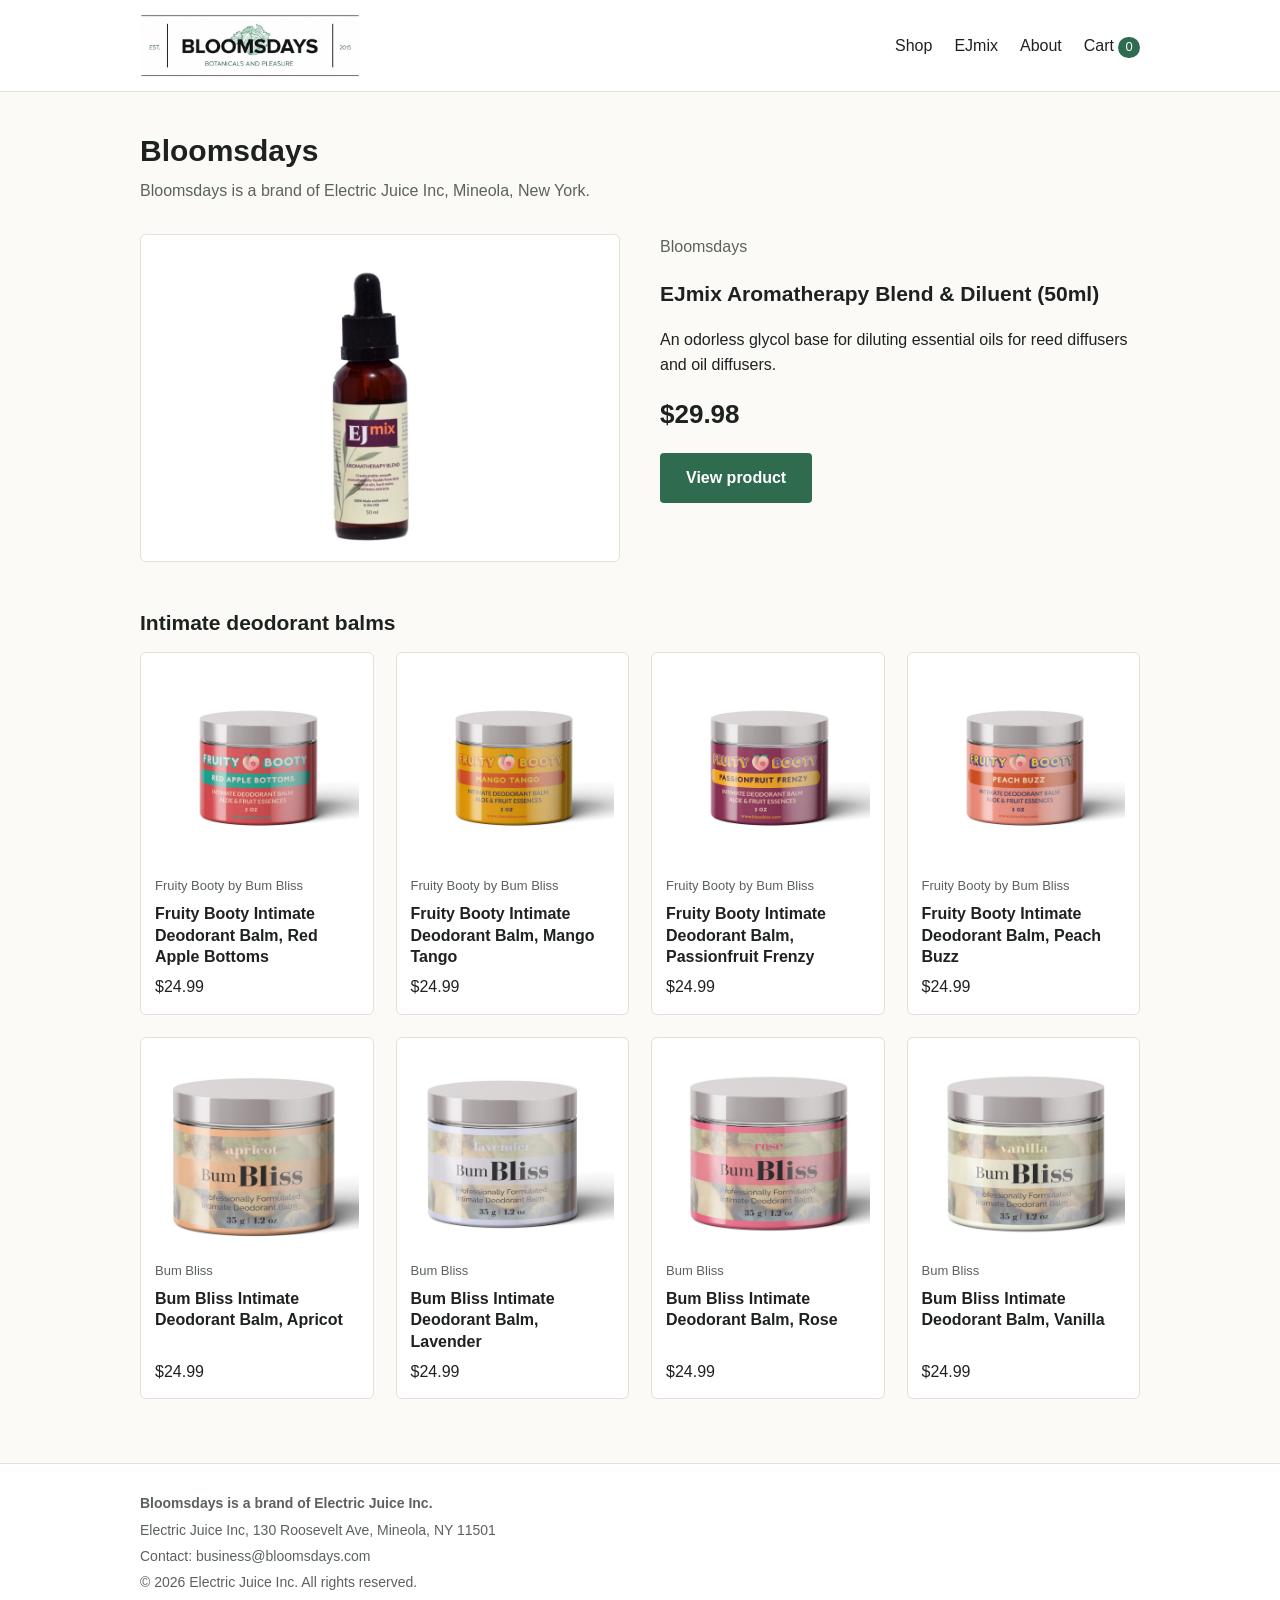
==== index.html @ 743840d2 "Bloomsdays site: EJmix and deodorant balms, checkout under maintenance Co-Authored-By: Claude Opus 5" ====
<!doctype html>
<html lang="en">
<head>
<meta charset="utf-8">
<meta name="viewport" content="width=device-width, initial-scale=1">
<title>Bloomsdays | Shop</title>
<meta name="description" content="Bloomsdays, a brand of Electric Juice Inc. Shop EJmix Aromatherapy Blend and intimate deodorant balms.">
<link rel="stylesheet" href="assets/site.css">
<script src="assets/cart.js"></script>
</head>
<body>
<header class="site"><div class="wrap">
  <a class="logo" href="index.html"><img src="assets/bloomsdays-logo.jpg" alt="Bloomsdays, est. 2015"></a>
  <nav class="main">
    <a href="index.html">Shop</a>
    <a href="ejmix.html">EJmix</a>
    <a href="about.html">About</a>
    <a class="cart-link" href="cart.html">Cart<span id="cart-count">0</span></a>
  </nav>
</div></header>
<main><div class="wrap">

<div class="intro">
  <h1>Bloomsdays</h1>
  <p class="brand-line">Bloomsdays is a brand of Electric Juice Inc, Mineola, New York.</p>
</div>

<section class="featured product">
  <a class="photo" href="ejmix.html"><img src="assets/ejmix-50ml.jpg" alt="EJmix Aromatherapy Blend & Diluent, 50ml bottle"></a>
  <div>
    <p class="brand-line">Bloomsdays</p>
    <h2 style="margin-top:0"><a href="ejmix.html" style="color:inherit;text-decoration:none">EJmix Aromatherapy Blend &amp; Diluent (50ml)</a></h2>
    <p>An odorless glycol base for diluting essential oils for reed diffusers and oil diffusers.</p>
    <p class="price">$29.98</p>
    <a class="btn" href="ejmix.html">View product</a>
  </div>
</section>

<h2>Intimate deodorant balms</h2>
<div class="grid" id="balms"></div>
<script>
document.getElementById("balms").innerHTML = CATALOG.filter(function (p) { return p.id !== "ejmix-50ml"; }).map(function (p) {
  return '<a class="tile" href="' + productUrl(p) + '"><img src="' + p.image + '" alt="' + esc(p.name) + '">' +
    '<span class="b">' + esc(p.brand) + '</span><span class="n">' + esc(p.name) + '</span>' +
    '<span class="p">' + money(p.price) + '</span></a>';
}).join("");
</script>

</div></main>
<footer class="site"><div class="wrap">
  <p><b>Bloomsdays is a brand of Electric Juice Inc.</b></p>
  <p>Electric Juice Inc, 130 Roosevelt Ave, Mineola, NY 11501</p>
  <p>Contact: business@bloomsdays.com</p>
  <p>&copy; 2026 Electric Juice Inc. All rights reserved.</p>
</div></footer>
</body>
</html>
---- assets/site.css ----
:root {
  --ink: #1d211f;
  --muted: #5b625e;
  --line: #e3e0d6;
  --bg: #fbfaf6;
  --card: #ffffff;
  --green: #2f6b4f;
  --plum: #5a2343;
}
* { box-sizing: border-box; }
body {
  margin: 0;
  background: var(--bg);
  color: var(--ink);
  font: 16px/1.6 -apple-system, BlinkMacSystemFont, "Segoe UI", Helvetica, Arial, sans-serif;
}
a { color: var(--green); }
img { max-width: 100%; height: auto; display: block; }
.wrap { max-width: 1040px; margin: 0 auto; padding: 0 20px; }

header.site { background: #fff; border-bottom: 1px solid var(--line); }
header.site .wrap { display: flex; align-items: center; justify-content: space-between; gap: 16px; padding-block: 14px; flex-wrap: wrap; }
header.site .logo img { width: 220px; }
nav.main { display: flex; gap: 22px; align-items: center; }
nav.main a { color: var(--ink); text-decoration: none; font-weight: 500; }
nav.main a:hover { color: var(--green); }
.cart-link span { display: inline-block; min-width: 22px; padding: 0 6px; margin-left: 4px; border-radius: 11px; background: var(--green); color: #fff; font-size: 13px; text-align: center; }

main { padding-block: 40px 64px; }
h1 { font-size: 30px; line-height: 1.25; margin: 0 0 8px; }
h2 { font-size: 21px; margin: 40px 0 12px; }
.brand-line { color: var(--muted); margin: 0 0 18px; }

.product { display: grid; grid-template-columns: 1fr 1fr; gap: 40px; align-items: start; }
.product .photo { background: #fff; border: 1px solid var(--line); border-radius: 6px; padding: 12px; }
.price { font-size: 26px; font-weight: 600; margin: 6px 0 18px; }
.buy { display: flex; gap: 12px; align-items: center; flex-wrap: wrap; margin-bottom: 10px; }
.buy label { color: var(--muted); font-size: 14px; }
.buy input { width: 64px; padding: 9px; font-size: 16px; border: 1px solid #c9c5b8; border-radius: 4px; }
.btn { display: inline-block; background: var(--green); color: #fff; border: 0; border-radius: 4px; padding: 12px 26px; font-size: 16px; font-weight: 600; cursor: pointer; text-decoration: none; }
.btn:hover { background: #24553e; }
.btn.secondary { background: #fff; color: var(--green); border: 1px solid var(--green); }
.added { color: var(--green); font-weight: 500; min-height: 1.6em; }

ul.bullets { padding-left: 20px; margin: 0; }
ul.bullets li { margin-bottom: 12px; }
ul.bullets b { color: var(--plum); }
.note { font-weight: 600; }

table.specs { border-collapse: collapse; width: 100%; max-width: 560px; background: #fff; }
table.specs th, table.specs td { text-align: left; padding: 9px 12px; border: 1px solid var(--line); vertical-align: top; }
table.specs th { width: 42%; font-weight: 500; color: var(--muted); background: #f6f4ee; }

.panel { background: #fff; border: 1px solid var(--line); border-radius: 6px; padding: 24px; }
.cart-row { display: grid; grid-template-columns: 90px 1fr auto; gap: 16px; align-items: center; padding-block: 12px; border-bottom: 1px solid var(--line); }
.cart-row img { width: 90px; }
.cart-total { display: flex; justify-content: space-between; font-size: 19px; font-weight: 600; padding-top: 16px; }
.actions { display: flex; gap: 12px; flex-wrap: wrap; margin-top: 22px; }
.link-btn { background: none; border: 0; color: var(--green); text-decoration: underline; cursor: pointer; font-size: 14px; padding: 0; }
.notice { border-left: 4px solid var(--plum); background: #fff; padding: 20px 24px; border-radius: 4px; }

footer.site { border-top: 1px solid var(--line); background: #fff; color: var(--muted); font-size: 14px; }
footer.site .wrap { padding-block: 24px; }
footer.site p { margin: 4px 0; }

@media (max-width: 760px) {
  .product { grid-template-columns: 1fr; gap: 24px; }
  h1 { font-size: 25px; }
  header.site .logo img { width: 170px; }
}

.grid { display: grid; grid-template-columns: repeat(auto-fill, minmax(220px, 1fr)); gap: 22px; }
.tile { background: #fff; border: 1px solid var(--line); border-radius: 6px; padding: 14px; text-decoration: none; color: var(--ink); display: flex; flex-direction: column; gap: 6px; }
.tile:hover { border-color: var(--green); }
.tile img { aspect-ratio: 1 / 1; object-fit: contain; width: 100%; }
.tile .b { color: var(--muted); font-size: 13px; }
.tile .n { font-weight: 600; line-height: 1.35; }
.tile .p { margin-top: auto; }
.intro { max-width: 720px; margin-bottom: 30px; }
.featured { margin-bottom: 44px; }
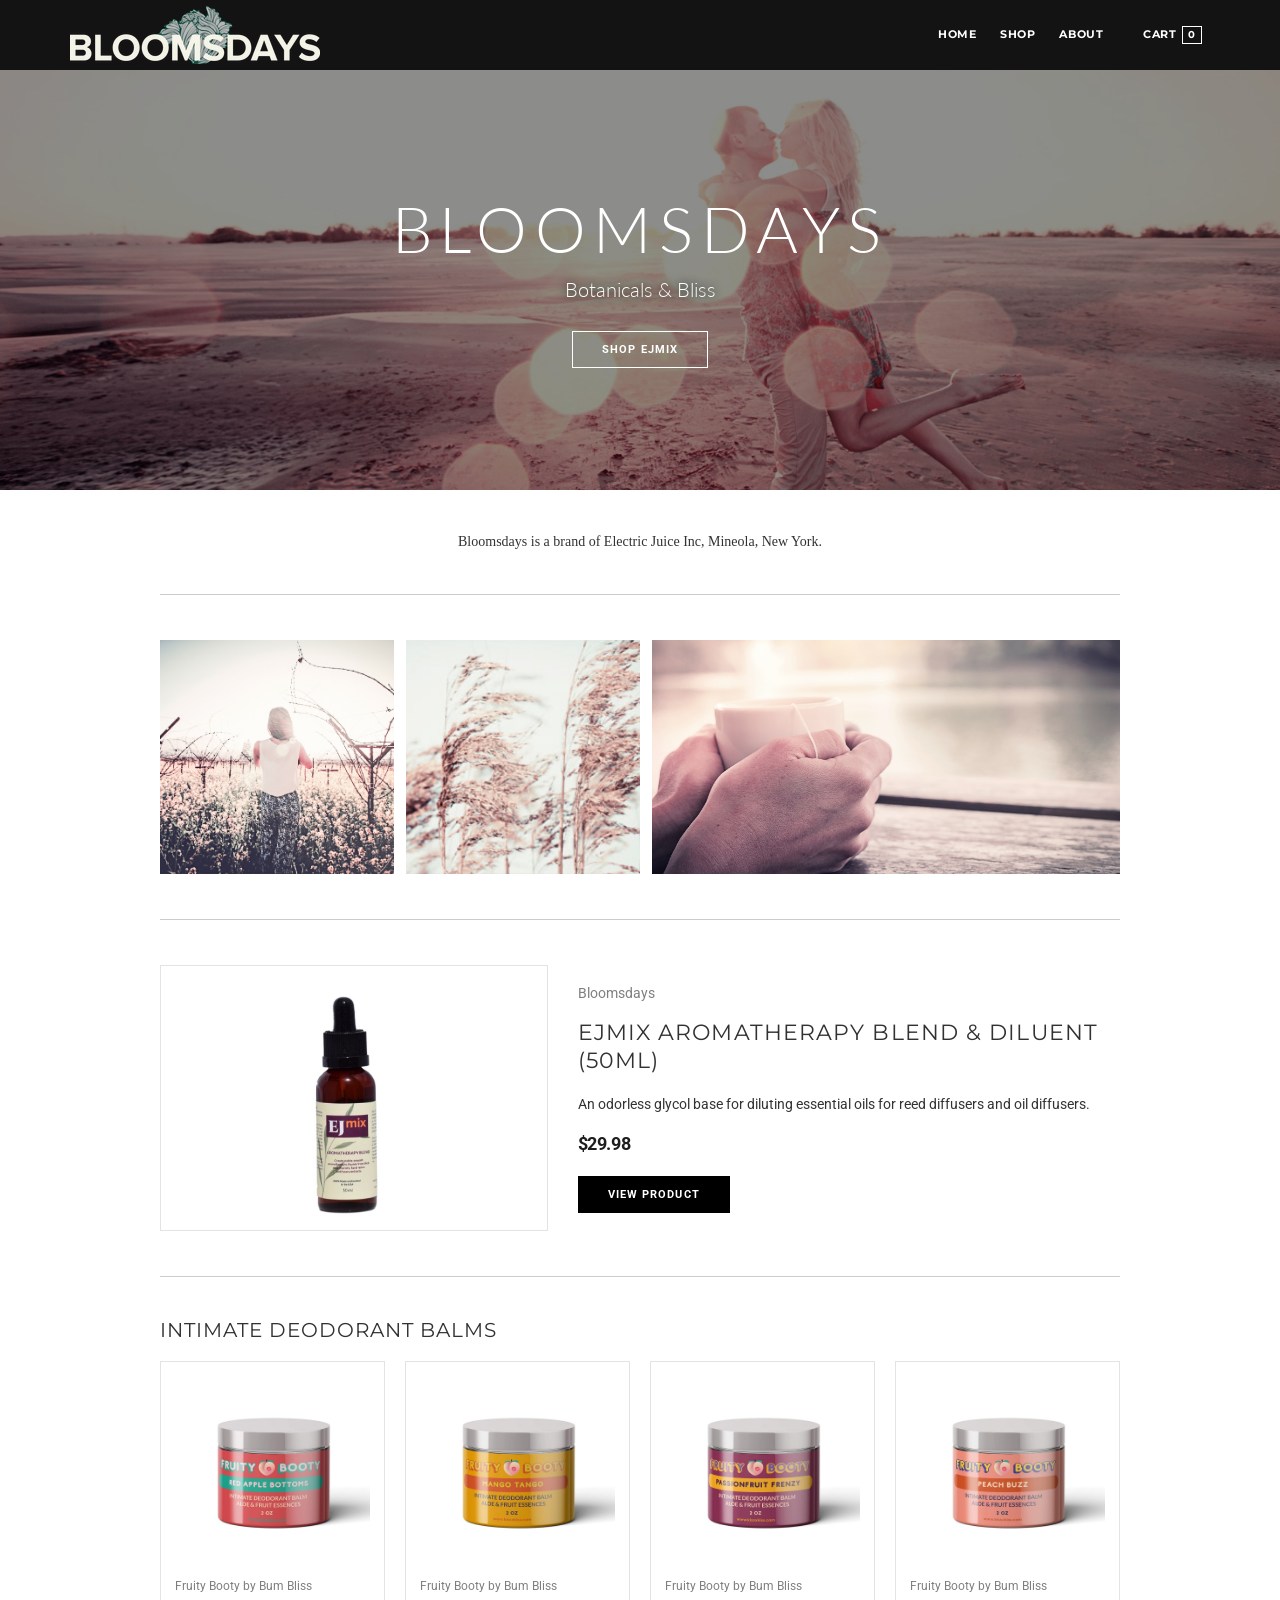
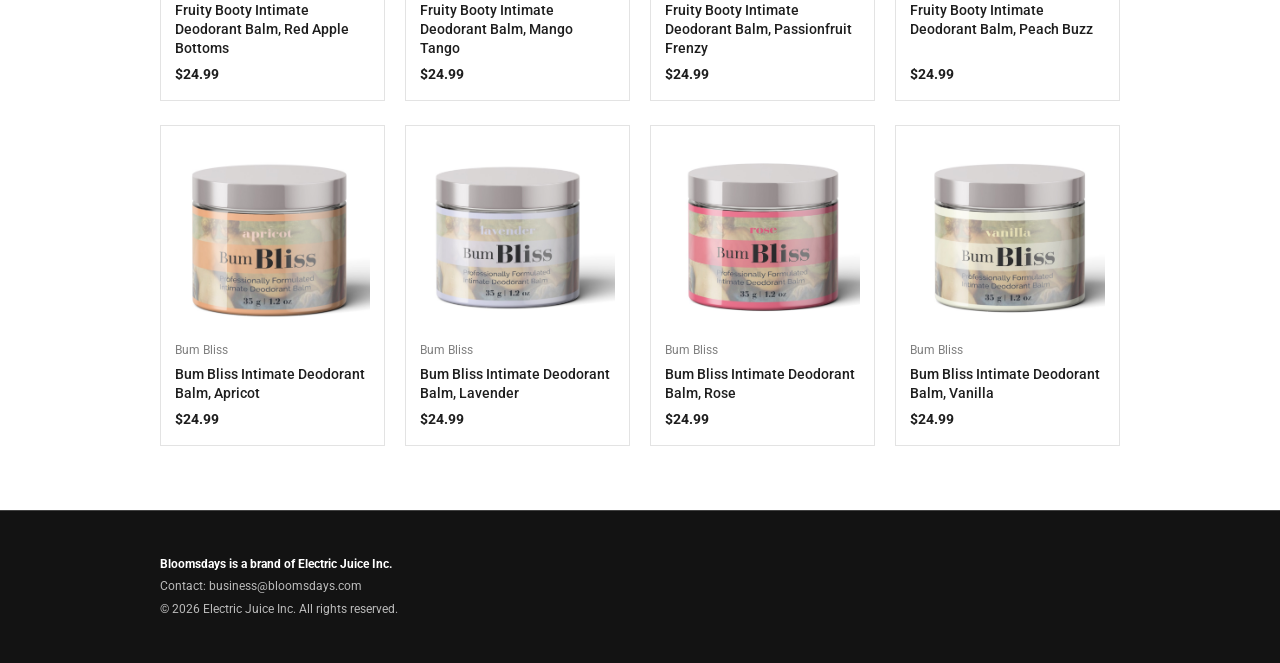
==== commit d58f5ac2: "Restyle to the old Bloomsdays store look with the new copy Old header, logo, fonts and photo grid; H" ====
--- a/index.html
+++ b/index.html
@@ -5,25 +5,37 @@
 <meta name="viewport" content="width=device-width, initial-scale=1">
 <title>Bloomsdays | Shop</title>
 <meta name="description" content="Bloomsdays, a brand of Electric Juice Inc. Shop EJmix Aromatherapy Blend and intimate deodorant balms.">
+<link rel="preconnect" href="https://fonts.googleapis.com">
+<link rel="preconnect" href="https://fonts.gstatic.com" crossorigin>
+<link rel="stylesheet" href="https://fonts.googleapis.com/css2?family=Lato:wght@300;400&family=Montserrat:wght@400;700&family=Roboto:wght@400;500;700&display=swap">
 <link rel="stylesheet" href="assets/site.css">
 <script src="assets/cart.js"></script>
 </head>
 <body>
 <header class="site"><div class="wrap">
-  <a class="logo" href="index.html"><img src="assets/bloomsdays-logo.jpg" alt="Bloomsdays, est. 2015"></a>
+  <a class="logo" href="index.html"><img src="assets/bloomsdays-logo-cream.png" width="250" height="58" alt="Bloomsdays, est. 2015"></a>
   <nav class="main">
-    <a href="index.html">Shop</a>
-    <a href="ejmix.html">EJmix</a>
+    <a href="index.html">Home</a>
+    <a href="ejmix.html">Shop</a>
     <a href="about.html">About</a>
     <a class="cart-link" href="cart.html">Cart<span id="cart-count">0</span></a>
   </nav>
 </div></header>
+<section class="hero"><div class="inner">
+  <h1>BLOOMSDAYS</h1>
+  <p>Botanicals &amp; Bliss</p>
+  <a class="btn light" href="ejmix.html">SHOP EJMIX</a>
+</div></section>
 <main><div class="wrap">
 
-<div class="intro">
-  <h1>Bloomsdays</h1>
-  <p class="brand-line">Bloomsdays is a brand of Electric Juice Inc, Mineola, New York.</p>
+<p class="intro-line">Bloomsdays is a brand of Electric Juice Inc, Mineola, New York.</p>
+<hr class="rule">
+<div class="photo-grid">
+  <img src="assets/old/grid-sunflare.jpg" alt="" loading="lazy">
+  <img src="assets/old/grid-pampas.jpg" alt="" loading="lazy">
+  <div class="big"><img src="assets/old/lifestyle-tea-hands.jpg" alt="" loading="lazy"></div>
 </div>
+<hr class="rule">
 
 <section class="featured product">
   <a class="photo" href="ejmix.html"><img src="assets/ejmix-50ml.jpg" alt="EJmix Aromatherapy Blend & Diluent, 50ml bottle"></a>
@@ -49,7 +61,6 @@
 </div></main>
 <footer class="site"><div class="wrap">
   <p><b>Bloomsdays is a brand of Electric Juice Inc.</b></p>
-  <p>Electric Juice Inc, 130 Roosevelt Ave, Mineola, NY 11501</p>
   <p>Contact: business@bloomsdays.com</p>
   <p>&copy; 2026 Electric Juice Inc. All rights reserved.</p>
 </div></footer>
--- a/assets/site.css
+++ b/assets/site.css
@@ -1,80 +1,239 @@
+/* Bloomsdays, restyled after the archived BigCommerce "ClassicNext" store. */
 :root {
-  --ink: #1d211f;
-  --muted: #5b625e;
-  --line: #e3e0d6;
-  --bg: #fbfaf6;
-  --card: #ffffff;
-  --green: #2f6b4f;
-  --plum: #5a2343;
+  --ink: #333333;
+  --title: #1e1e1e;
+  --muted: #7f7f7f;
+  --line: #cccccc;
+  --line-soft: #e3e3e3;
+  --bar: #131313;
+  --link-hover: #57698f;
+  --notice: #ffd46f;
 }
 * { box-sizing: border-box; }
+html { -webkit-text-size-adjust: 100%; }
 body {
   margin: 0;
-  background: var(--bg);
+  background: #fff;
   color: var(--ink);
-  font: 16px/1.6 -apple-system, BlinkMacSystemFont, "Segoe UI", Helvetica, Arial, sans-serif;
-}
-a { color: var(--green); }
+  font: 14px/1.55 Roboto, Helvetica, Arial, sans-serif;
+}
+a { color: #000; }
+a:hover { color: var(--link-hover); }
 img { max-width: 100%; height: auto; display: block; }
-.wrap { max-width: 1040px; margin: 0 auto; padding: 0 20px; }
-
-header.site { background: #fff; border-bottom: 1px solid var(--line); }
-header.site .wrap { display: flex; align-items: center; justify-content: space-between; gap: 16px; padding-block: 14px; flex-wrap: wrap; }
-header.site .logo img { width: 220px; }
-nav.main { display: flex; gap: 22px; align-items: center; }
-nav.main a { color: var(--ink); text-decoration: none; font-weight: 500; }
-nav.main a:hover { color: var(--green); }
-.cart-link span { display: inline-block; min-width: 22px; padding: 0 6px; margin-left: 4px; border-radius: 11px; background: var(--green); color: #fff; font-size: 13px; text-align: center; }
-
-main { padding-block: 40px 64px; }
-h1 { font-size: 30px; line-height: 1.25; margin: 0 0 8px; }
-h2 { font-size: 21px; margin: 40px 0 12px; }
-.brand-line { color: var(--muted); margin: 0 0 18px; }
-
-.product { display: grid; grid-template-columns: 1fr 1fr; gap: 40px; align-items: start; }
-.product .photo { background: #fff; border: 1px solid var(--line); border-radius: 6px; padding: 12px; }
-.price { font-size: 26px; font-weight: 600; margin: 6px 0 18px; }
+.wrap { max-width: 1000px; width: 100%; margin: 0 auto; padding: 0 20px; }
+h1, h2, h3, h4 { color: var(--title); font-family: Roboto, Helvetica, Arial, sans-serif; font-weight: 400; }
+h1 { font-size: 24px; line-height: 28px; margin: 0 0 12px; }
+h2 {
+  font: 400 20px/1.3 Montserrat, Roboto, Georgia, serif;
+  text-transform: uppercase; letter-spacing: 0.05em; color: #323232;
+  margin: 40px 0 18px;
+}
+.brand-line { color: var(--muted); margin: 0 0 14px; }
+
+/* ---------- header ---------- */
+header.site { background: var(--bar); }
+header.site .wrap {
+  max-width: 1180px;
+  display: flex; align-items: center; justify-content: space-between;
+  gap: 8px 24px; flex-wrap: wrap;
+  padding-block: 6px 6px; min-height: 70px;
+}
+header.site .logo img { width: 250px; height: auto; }
+nav.main { display: flex; flex-wrap: wrap; align-items: center; gap: 4px 8px; margin-left: auto; }
+nav.main a {
+  color: #fff; text-decoration: none;
+  font: 700 11px/19px Montserrat, Roboto, Georgia, serif;
+  text-transform: uppercase; letter-spacing: 0.05em; word-spacing: 0.05em;
+  padding: 2px 8px; border-bottom: 1px solid transparent;
+}
+nav.main a:hover { color: #fff; border-bottom-color: #fff; }
+nav.main a.cart-link { margin-left: 16px; }
+.cart-link span {
+  display: inline-block; min-width: 18px; margin-left: 6px; padding: 0 5px;
+  border: 1px solid #fff; color: #fff; font-size: 10px; line-height: 16px; text-align: center;
+}
+
+main { padding-block: 0 64px; }
+main > .wrap { padding-top: 40px; }
+
+/* ---------- hero (home) ---------- */
+.hero {
+  position: relative; color: #fff; text-align: center;
+  background: #222 url("old/hero-beach.jpg") center / cover no-repeat;
+  min-height: 420px; display: flex; align-items: center; justify-content: center;
+  padding: 56px 20px;
+}
+.hero::before { content: ""; position: absolute; inset: 0; background: rgba(0, 0, 0, 0.45); }
+.hero .inner { position: relative; max-width: 700px; }
+.hero h1 {
+  font: 300 clamp(34px, 7vw, 64px)/1.15 Lato, Roboto, sans-serif;
+  text-transform: uppercase; letter-spacing: 0.12em; color: #fff; margin: 0 0 10px;
+}
+.hero p {
+  font: 300 clamp(16px, 2.6vw, 20px)/1.4 Lato, Roboto, sans-serif;
+  text-shadow: 0 0 0.5em #000; margin: 0 0 28px; color: #fff;
+}
+.btn.light { background: transparent; color: #fff; border-color: #fff; }
+.btn.light:hover { background: #fff; color: #000; }
+
+.intro-line {
+  max-width: 760px; margin: 0 auto; padding: 0 0 40px; text-align: center;
+  font: 14px/24px Georgia, "Times New Roman", serif; color: #323232;
+}
+hr.rule { border: 0; border-top: 1px solid var(--line); margin: 0; }
+
+/* old-style photo grid: two small tiles plus one large */
+.photo-grid {
+  display: grid; grid-template-columns: 1fr 1fr 2fr; gap: 12px;
+  padding-block: 45px;
+}
+.photo-grid img { width: 100%; height: 100%; object-fit: cover; aspect-ratio: 1 / 1; }
+.photo-grid .big { grid-column: 3; aspect-ratio: auto; min-height: 100%; }
+.photo-grid .big img { aspect-ratio: 2 / 1; }
+
+/* ---------- buttons ---------- */
+.btn {
+  display: inline-block; background: #000; color: #fff; border: 1px solid transparent; border-radius: 0;
+  padding: 9px 29px; font: 700 11px/17px Roboto, Helvetica, sans-serif;
+  text-transform: uppercase; letter-spacing: 0.1em; text-decoration: none; cursor: pointer;
+  transition: all 0.5s ease;
+}
+.btn:hover { background: var(--link-hover); color: #fff; }
+.btn.secondary { background: #fff; color: #000; border-color: #000; padding: 10px 29px; }
+.btn.secondary:hover { background: #000; color: #fff; }
+.btn.light:hover { background: #fff; color: #000; }
+
+/* ---------- product price, buy ---------- */
+.price { font-size: 18px; font-weight: 700; letter-spacing: -0.02em; color: var(--title); margin: 6px 0 18px; }
 .buy { display: flex; gap: 12px; align-items: center; flex-wrap: wrap; margin-bottom: 10px; }
-.buy label { color: var(--muted); font-size: 14px; }
-.buy input { width: 64px; padding: 9px; font-size: 16px; border: 1px solid #c9c5b8; border-radius: 4px; }
-.btn { display: inline-block; background: var(--green); color: #fff; border: 0; border-radius: 4px; padding: 12px 26px; font-size: 16px; font-weight: 600; cursor: pointer; text-decoration: none; }
-.btn:hover { background: #24553e; }
-.btn.secondary { background: #fff; color: var(--green); border: 1px solid var(--green); }
-.added { color: var(--green); font-weight: 500; min-height: 1.6em; }
-
-ul.bullets { padding-left: 20px; margin: 0; }
+.buy label { font-weight: 700; color: var(--title); }
+.buy input, .cart-row input {
+  width: 64px; padding: 8px; font: 12px Arial, sans-serif; border: 1px solid var(--line); border-radius: 0;
+}
+.added { min-height: 1.6em; font-weight: 500; }
+
+.product { display: grid; grid-template-columns: 5fr 7fr; gap: 20px 30px; align-items: start; }
+.product h1 { color: var(--title); }
+.product .photo { border: 1px solid var(--line-soft); padding: 10px; background: #fff; }
+
+/* ---------- shop layout: sidebar + content ---------- */
+.shop { display: grid; grid-template-columns: 19% 1fr; gap: 0 3%; align-items: start; }
+.side { grid-column: 1; }
+.content { grid-column: 2; min-width: 0; }
+.side h4 {
+  font: 700 13px/20px Montserrat, Roboto, Georgia, serif; text-transform: uppercase; letter-spacing: 0.05em;
+  color: #000; margin: 0 0 12px; padding-bottom: 10px; border-bottom: 1px solid #000;
+}
+.side ul { list-style: none; margin: 0; padding: 0; }
+.side li { border-bottom: 1px dotted var(--line); padding: 10px 0; }
+.side li a { font: 400 12px/1.4 Roboto, Helvetica, sans-serif; color: #000; text-decoration: none; text-transform: uppercase; letter-spacing: 0.03em; }
+.side li a:hover { color: var(--link-hover); }
+.side-banner { margin-top: 30px; }
+.side-banner img { width: 100%; aspect-ratio: 4 / 5; object-fit: cover; }
+
+.crumbs {
+  margin: 0 0 22px; padding: 0 0 10px; border-bottom: 1px solid var(--line-soft);
+  font: 400 11px/1.6 Montserrat, Roboto, sans-serif; text-transform: uppercase; letter-spacing: 0.08em; color: var(--muted);
+}
+.crumbs a { color: var(--muted); text-decoration: none; }
+.crumbs a:hover { color: #000; }
+.crumbs span.sep { margin: 0 8px; }
+
+/* ---------- tabs (both panels stay visible without JS) ---------- */
+.tabs { margin-top: 40px; }
+.tab-nav { list-style: none; margin: 0 0 24px; padding: 0; display: flex; flex-wrap: wrap; position: relative; }
+.tab-nav::after { content: ""; position: absolute; left: 0; right: 0; bottom: 0; height: 1px; background: var(--line); }
+.tab-nav li { margin: 0; }
+.tab-nav a {
+  display: block; padding: 12px 20px; font: 700 11px/1 Montserrat, Roboto, sans-serif;
+  text-transform: uppercase; letter-spacing: 0.1em; color: var(--muted); text-decoration: none;
+  border: 1px solid var(--line); border-left: 0; background: #fff; position: relative; z-index: 1;
+}
+.tab-nav li:first-child a { border-left: 1px solid var(--line); }
+.tab-nav a:hover, .tab-nav a.selected { color: #fff; background: var(--bar); border-color: var(--bar); }
+.tabs.js .tab-panel { display: none; }
+.tabs.js .tab-panel.selected { display: block; }
+.tab-panel h2 { margin: 24px 0 12px; font-size: 16px; }
+.tab-panel h2:first-child { margin-top: 0; }
+.tab-panel p { margin: 0 0 14px; }
+.tabs:not(.js) .tab-panel + .tab-panel { margin-top: 28px; }
+
+ul.bullets { padding-left: 20px; margin: 0 0 18px; }
 ul.bullets li { margin-bottom: 12px; }
-ul.bullets b { color: var(--plum); }
-.note { font-weight: 600; }
-
-table.specs { border-collapse: collapse; width: 100%; max-width: 560px; background: #fff; }
-table.specs th, table.specs td { text-align: left; padding: 9px 12px; border: 1px solid var(--line); vertical-align: top; }
-table.specs th { width: 42%; font-weight: 500; color: var(--muted); background: #f6f4ee; }
-
-.panel { background: #fff; border: 1px solid var(--line); border-radius: 6px; padding: 24px; }
-.cart-row { display: grid; grid-template-columns: 90px 1fr auto; gap: 16px; align-items: center; padding-block: 12px; border-bottom: 1px solid var(--line); }
+ul.bullets b { color: var(--title); }
+.note { font-weight: 700; }
+
+table.specs { border-collapse: collapse; width: 100%; max-width: 640px; background: #fff; }
+table.specs th, table.specs td { text-align: left; padding: 9px 12px; border: 1px solid var(--line-soft); vertical-align: top; color: #323232; }
+table.specs th { width: 34%; font-weight: 700; color: var(--title); background: #f7f7f7; }
+
+/* ---------- home: featured + balm tiles ---------- */
+.featured { display: grid; grid-template-columns: 5fr 7fr; gap: 20px 30px; align-items: center; padding-block: 45px; border-bottom: 1px solid var(--line); margin: 0 0 10px; }
+.featured .photo { border: 1px solid var(--line-soft); padding: 10px; }
+.featured h2 { font: 400 22px/1.3 Montserrat, Roboto, serif; letter-spacing: 0.05em; text-transform: uppercase; }
+.featured .price { margin-bottom: 18px; }
+.grid { display: grid; grid-template-columns: repeat(auto-fill, minmax(210px, 1fr)); gap: 24px 20px; }
+.tile { border: 1px solid var(--line-soft); padding: 14px; text-decoration: none; color: var(--ink); display: flex; flex-direction: column; gap: 6px; background: #fff; }
+.tile:hover { border-color: #000; color: var(--ink); }
+.tile img { aspect-ratio: 1 / 1; object-fit: contain; width: 100%; }
+.tile .b { color: var(--muted); font-size: 12px; }
+.tile .n { font-weight: 500; line-height: 1.35; color: var(--title); }
+.tile .p { margin-top: auto; font-weight: 700; color: var(--title); }
+
+/* ---------- about / cart / checkout ---------- */
+.intro { max-width: 760px; margin-bottom: 30px; }
+.intro p { font: 14px/24px Georgia, "Times New Roman", serif; color: #323232; margin: 0 0 16px; }
+.intro h1 { padding-bottom: 14px; border-bottom: 1px solid var(--line); margin-bottom: 20px; }
+.panel { border: 1px solid var(--line); padding: 24px; background: #fff; }
+.cart-row { display: grid; grid-template-columns: 90px 1fr auto; gap: 16px; align-items: center; padding-block: 12px; border-bottom: 1px dotted var(--line); }
 .cart-row img { width: 90px; }
-.cart-total { display: flex; justify-content: space-between; font-size: 19px; font-weight: 600; padding-top: 16px; }
+.cart-row a { font-weight: 500; }
+.cart-total { display: flex; justify-content: space-between; font-size: 18px; font-weight: 700; padding-top: 16px; color: var(--title); }
 .actions { display: flex; gap: 12px; flex-wrap: wrap; margin-top: 22px; }
-.link-btn { background: none; border: 0; color: var(--green); text-decoration: underline; cursor: pointer; font-size: 14px; padding: 0; }
-.notice { border-left: 4px solid var(--plum); background: #fff; padding: 20px 24px; border-radius: 4px; }
-
-footer.site { border-top: 1px solid var(--line); background: #fff; color: var(--muted); font-size: 14px; }
-footer.site .wrap { padding-block: 24px; }
+.link-btn { background: none; border: 0; color: #000; text-decoration: underline; cursor: pointer; font-size: 12px; padding: 0; }
+.link-btn:hover { color: var(--link-hover); }
+main > .wrap > h1 { padding-bottom: 14px; border-bottom: 1px solid var(--line); margin-bottom: 24px; }
+.notice {
+  background: var(--notice); color: #000; padding: 14px 18px; margin: 0 0 25px;
+}
+.notice h2 { font: 700 11px/23px Roboto, sans-serif; letter-spacing: 0.1em; text-transform: uppercase; color: #000; margin: 0 0 4px; }
+.notice p { margin: 0 0 8px; color: #000; }
+
+/* ---------- footer ---------- */
+footer.site { background: var(--bar); border-top: 1px solid #424242; color: #bbb; font-size: 12px; }
+footer.site .wrap { padding-block: 40px; }
 footer.site p { margin: 4px 0; }
-
+footer.site b { color: #fff; font-weight: 700; }
+footer.site a { color: #bbb; }
+footer.site a:hover { color: #fff; }
+
+/* ---------- small screens ---------- */
 @media (max-width: 760px) {
-  .product { grid-template-columns: 1fr; gap: 24px; }
-  h1 { font-size: 25px; }
-  header.site .logo img { width: 170px; }
-}
-
-.grid { display: grid; grid-template-columns: repeat(auto-fill, minmax(220px, 1fr)); gap: 22px; }
-.tile { background: #fff; border: 1px solid var(--line); border-radius: 6px; padding: 14px; text-decoration: none; color: var(--ink); display: flex; flex-direction: column; gap: 6px; }
-.tile:hover { border-color: var(--green); }
-.tile img { aspect-ratio: 1 / 1; object-fit: contain; width: 100%; }
-.tile .b { color: var(--muted); font-size: 13px; }
-.tile .n { font-weight: 600; line-height: 1.35; }
-.tile .p { margin-top: auto; }
-.intro { max-width: 720px; margin-bottom: 30px; }
-.featured { margin-bottom: 44px; }
+  header.site .wrap { justify-content: center; padding-block: 10px; }
+  header.site .logo img { width: 200px; }
+  nav.main { margin-left: 0; justify-content: center; }
+  nav.main a.cart-link { margin-left: 0; }
+  .hero { min-height: 340px; }
+  .photo-grid { grid-template-columns: 1fr 1fr; padding-block: 30px; }
+  .photo-grid .big { grid-column: 1 / -1; }
+  .shop { display: flex; flex-direction: column; }
+  .content { order: 1; width: 100%; }
+  .side { order: 2; width: 100%; margin-top: 40px; }
+  .side-banner img { aspect-ratio: 16 / 9; }
+  .product, .featured { grid-template-columns: 1fr; }
+  .tab-nav { display: block; }
+  .tab-nav a, .tab-nav li:first-child a { border-left: 1px solid var(--line); border-top: 0; padding: 13px 10px; }
+  .tab-nav li:first-child a { border-top: 1px solid var(--line); }
+  .tab-nav a:hover, .tab-nav a.selected { border-color: var(--bar); }
+  .tab-nav::after { display: none; }
+  .cart-row { grid-template-columns: 70px 1fr; }
+  .cart-row img { width: 70px; }
+  .cart-row > div:last-child { grid-column: 2; }
+  table.specs th { width: 38%; }
+  .buy { gap: 8px; }
+}
+
+/* Old-store style info rows under the price (SKU / Weight style) */
+dl.meta-rows { display: grid; grid-template-columns: max-content 1fr; gap: 6px 12px; margin: 0 0 18px; font-size: 13px; }
+dl.meta-rows dt { font-weight: 700; color: var(--title); margin: 0; }
+dl.meta-rows dd { margin: 0; color: #555; font-style: italic; }
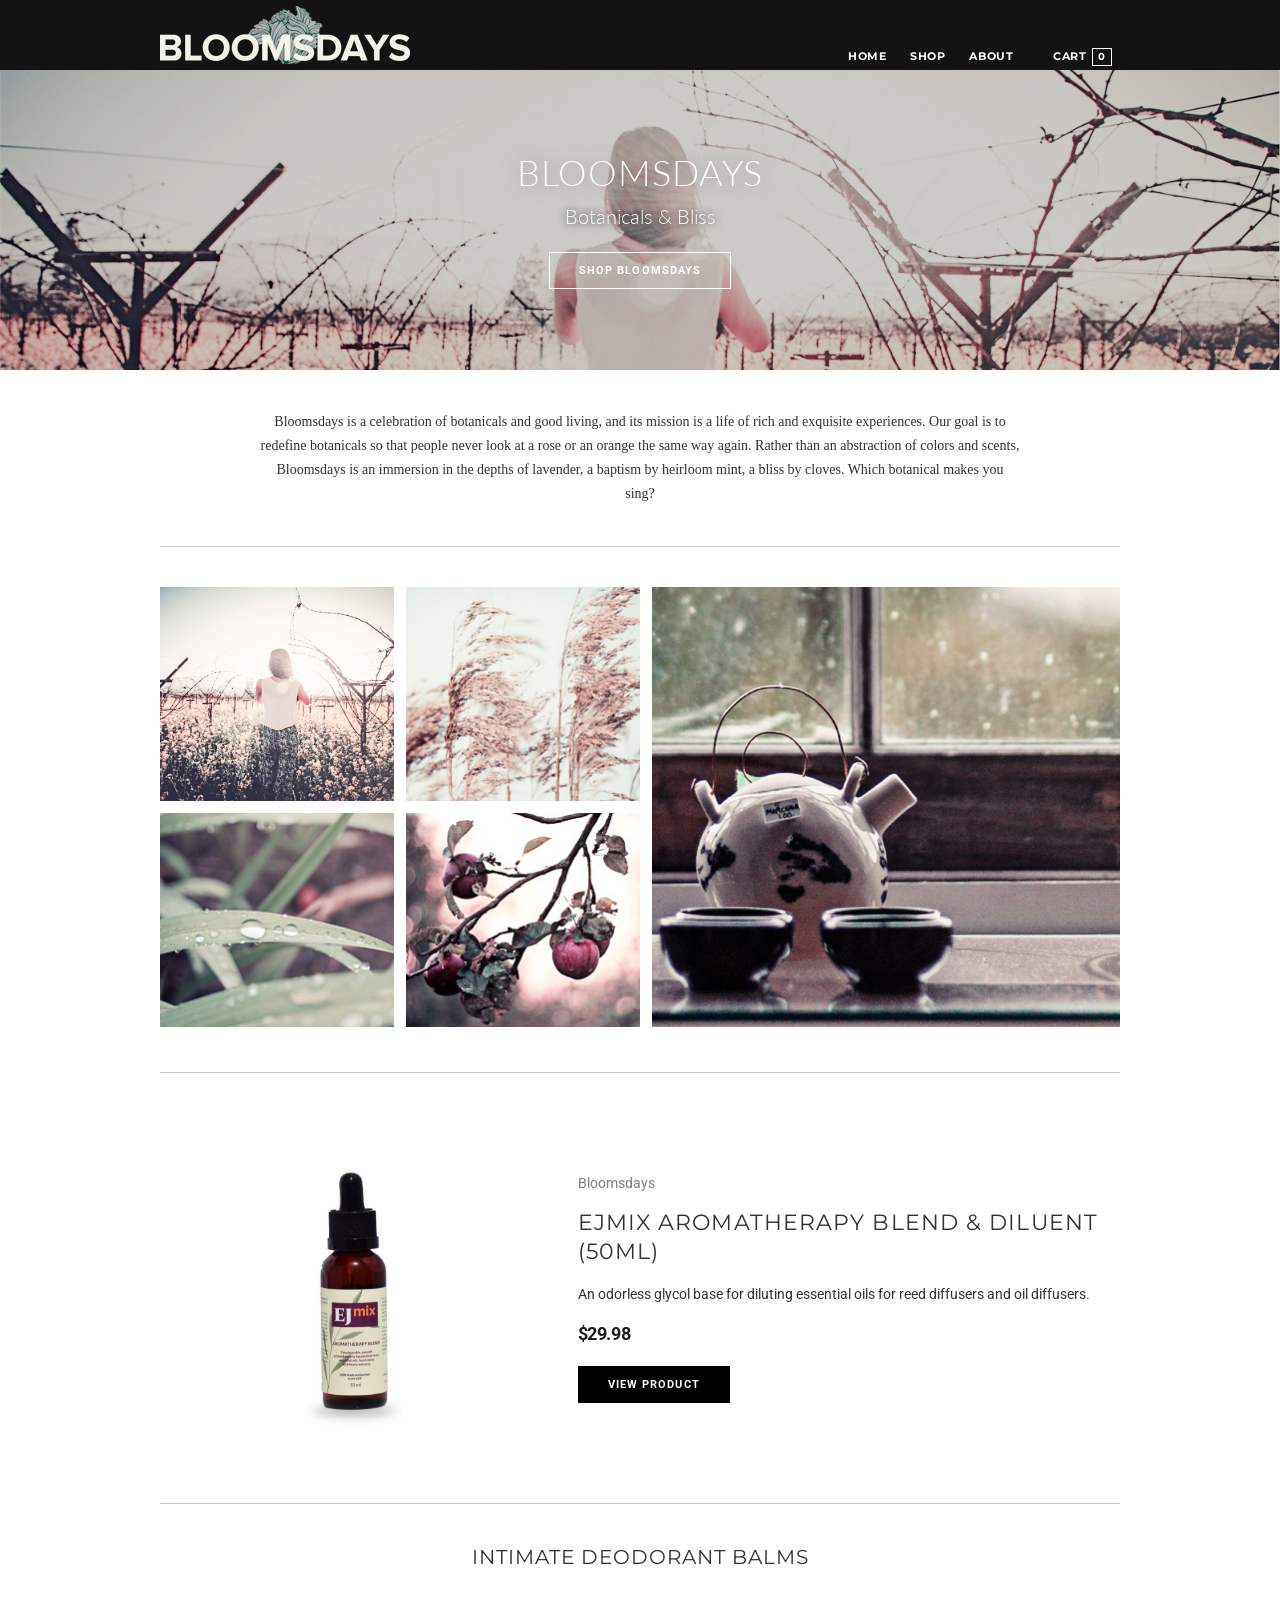
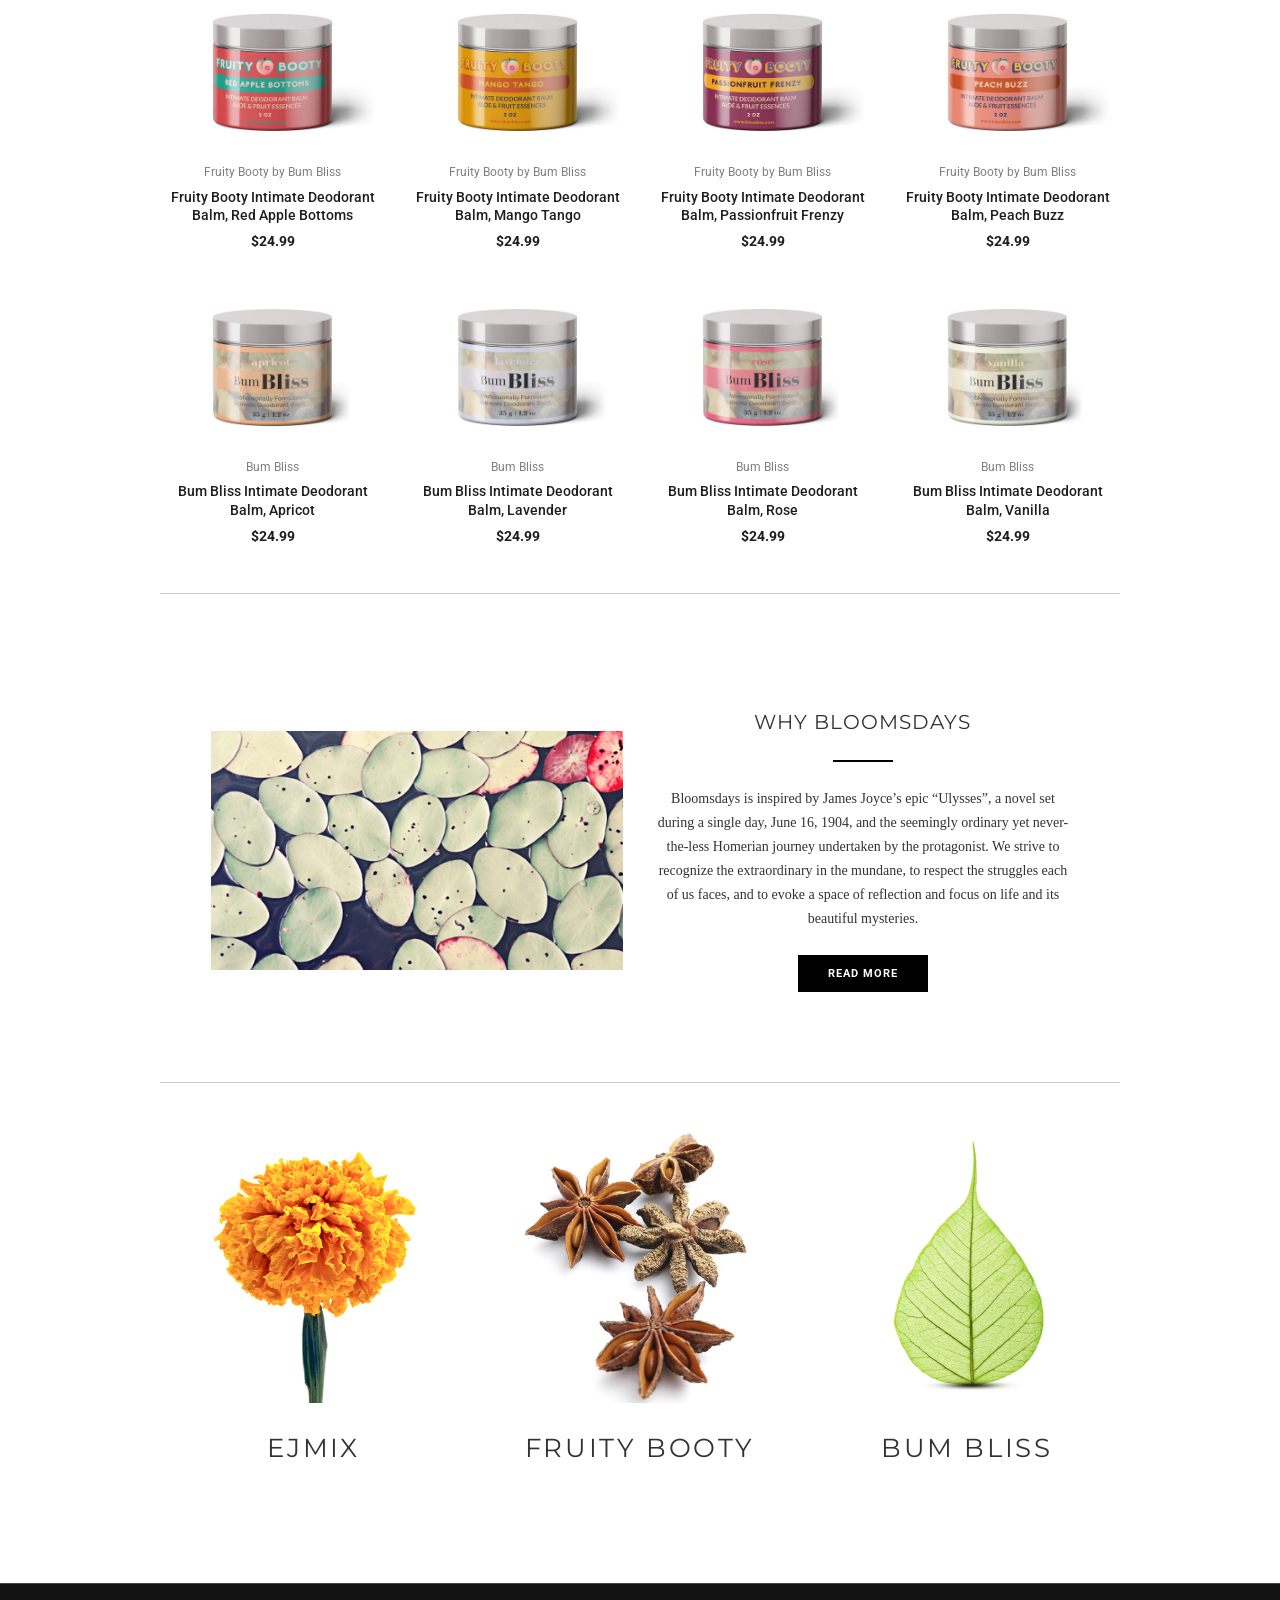
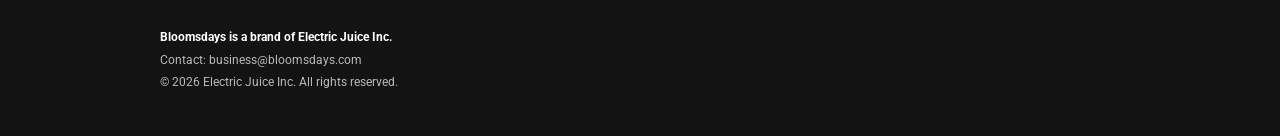
==== commit 1ac1eba1: "Organic restyle pass 2: old-store mosaic, cut-outs, editorial block, About photos, layout fixes Co-A" ====
--- a/index.html
+++ b/index.html
@@ -8,12 +8,13 @@
 <link rel="preconnect" href="https://fonts.googleapis.com">
 <link rel="preconnect" href="https://fonts.gstatic.com" crossorigin>
 <link rel="stylesheet" href="https://fonts.googleapis.com/css2?family=Lato:wght@300;400&family=Montserrat:wght@400;700&family=Roboto:wght@400;500;700&display=swap">
-<link rel="stylesheet" href="assets/site.css">
-<script src="assets/cart.js"></script>
+<link rel="icon" type="image/png" href="assets/favicon.png">
+<link rel="stylesheet" href="assets/site.css?v=4">
+<script src="assets/cart.js?v=4"></script>
 </head>
-<body>
+<body class="home">
 <header class="site"><div class="wrap">
-  <a class="logo" href="index.html"><img src="assets/bloomsdays-logo-cream.png" width="250" height="58" alt="Bloomsdays, est. 2015"></a>
+  <a class="logo" href="index.html"><img src="assets/bloomsdays-logo-cream.png" width="250" height="58" alt="Bloomsdays"></a>
   <nav class="main">
     <a href="index.html">Home</a>
     <a href="ejmix.html">Shop</a>
@@ -24,20 +25,22 @@
 <section class="hero"><div class="inner">
   <h1>BLOOMSDAYS</h1>
   <p>Botanicals &amp; Bliss</p>
-  <a class="btn light" href="ejmix.html">SHOP EJMIX</a>
+  <a class="btn light" href="ejmix.html">SHOP BLOOMSDAYS</a>
 </div></section>
 <main><div class="wrap">
 
-<p class="intro-line">Bloomsdays is a brand of Electric Juice Inc, Mineola, New York.</p>
+<p class="intro-line">Bloomsdays is a celebration of botanicals and good living, and its mission is a life of rich and exquisite experiences. Our goal is to redefine botanicals so that people never look at a rose or an orange the same way again. Rather than an abstraction of colors and scents, Bloomsdays is an immersion in the depths of lavender, a baptism by heirloom mint, a bliss by cloves. Which botanical makes you sing?</p>
 <hr class="rule">
-<div class="photo-grid">
-  <img src="assets/old/grid-sunflare.jpg" alt="" loading="lazy">
-  <img src="assets/old/grid-pampas.jpg" alt="" loading="lazy">
-  <div class="big"><img src="assets/old/lifestyle-tea-hands.jpg" alt="" loading="lazy"></div>
+<div class="photo-grid fade">
+  <img src="assets/old/grid-sunflare.jpg" alt="Woman standing in a field of wildflowers" loading="lazy">
+  <img src="assets/old/grid-pampas.jpg" alt="Pampas grass against a pale sky" loading="lazy">
+  <img src="assets/old/grid-dew.jpg" alt="Dew drops on blades of grass" loading="lazy">
+  <img src="assets/old/grid-apples.jpg" alt="Small red apples on a branch" loading="lazy">
+  <div class="big"><img src="assets/old/grid-teapot.jpg" alt="Teapot and two cups on a windowsill" loading="lazy"></div>
 </div>
 <hr class="rule">
 
-<section class="featured product">
+<section class="featured product fade">
   <a class="photo" href="ejmix.html"><img src="assets/ejmix-50ml.jpg" alt="EJmix Aromatherapy Blend & Diluent, 50ml bottle"></a>
   <div>
     <p class="brand-line">Bloomsdays</p>
@@ -48,7 +51,7 @@
   </div>
 </section>
 
-<h2>Intimate deodorant balms</h2>
+<h2 style="text-align:center">Intimate deodorant balms</h2>
 <div class="grid" id="balms"></div>
 <script>
 document.getElementById("balms").innerHTML = CATALOG.filter(function (p) { return p.id !== "ejmix-50ml"; }).map(function (p) {
@@ -58,6 +61,21 @@
 }).join("");
 </script>
 
+<section class="editorial fade">
+  <img src="assets/old/lily-pads.jpg" alt="Lily pads floating on dark water" loading="lazy">
+  <div class="copy">
+    <h2>WHY BLOOMSDAYS</h2>
+    <p>Bloomsdays is inspired by James Joyce&rsquo;s epic &ldquo;Ulysses&rdquo;, a novel set during a single day, June 16, 1904, and the seemingly ordinary yet never-the-less Homerian journey undertaken by the protagonist. We strive to recognize the extraordinary in the mundane, to respect the struggles each of us faces, and to evoke a space of reflection and focus on life and its beautiful mysteries.</p>
+    <a class="btn" href="about.html">READ MORE</a>
+  </div>
+</section>
+
+<section class="cutouts fade">
+  <a href="ejmix.html"><img src="assets/old/cutout-marigold.jpg" alt="Orange marigold flower" loading="lazy"><h3>EJMIX</h3></a>
+  <a href="index.html#balms"><img src="assets/old/cutout-star-anise.jpg" alt="Star anise pods" loading="lazy"><h3>FRUITY BOOTY</h3></a>
+  <a href="index.html#balms"><img src="assets/old/cutout-leaf.jpg" alt="Green leaf" loading="lazy"><h3>BUM BLISS</h3></a>
+</section>
+
 </div></main>
 <footer class="site"><div class="wrap">
   <p><b>Bloomsdays is a brand of Electric Juice Inc.</b></p>
--- a/assets/site.css
+++ b/assets/site.css
@@ -13,6 +13,7 @@
 html { -webkit-text-size-adjust: 100%; }
 body {
   margin: 0;
+  display: flex; flex-direction: column; min-height: 100vh;
   background: #fff;
   color: var(--ink);
   font: 14px/1.55 Roboto, Helvetica, Arial, sans-serif;
@@ -22,7 +23,11 @@
 img { max-width: 100%; height: auto; display: block; }
 .wrap { max-width: 1000px; width: 100%; margin: 0 auto; padding: 0 20px; }
 h1, h2, h3, h4 { color: var(--title); font-family: Roboto, Helvetica, Arial, sans-serif; font-weight: 400; }
-h1 { font-size: 24px; line-height: 28px; margin: 0 0 12px; }
+h1 {
+  font: 400 22px/1.3 Montserrat, Roboto, Georgia, serif;
+  text-transform: uppercase; letter-spacing: 0.05em; color: #323232;
+  margin: 0 0 12px;
+}
 h2 {
   font: 400 20px/1.3 Montserrat, Roboto, Georgia, serif;
   text-transform: uppercase; letter-spacing: 0.05em; color: #323232;
@@ -31,15 +36,15 @@
 .brand-line { color: var(--muted); margin: 0 0 14px; }
 
 /* ---------- header ---------- */
-header.site { background: var(--bar); }
+header.site { background: var(--bar); flex-shrink: 0; }
 header.site .wrap {
-  max-width: 1180px;
-  display: flex; align-items: center; justify-content: space-between;
+  display: flex; align-items: flex-end; justify-content: space-between;
   gap: 8px 24px; flex-wrap: wrap;
   padding-block: 6px 6px; min-height: 70px;
 }
+header.site .logo { display: block; }
 header.site .logo img { width: 250px; height: auto; }
-nav.main { display: flex; flex-wrap: wrap; align-items: center; gap: 4px 8px; margin-left: auto; }
+nav.main { display: flex; flex-wrap: wrap; align-items: center; gap: 4px 8px; margin-left: auto; margin-bottom: -5px; }
 nav.main a {
   color: #fff; text-decoration: none;
   font: 700 11px/19px Montserrat, Roboto, Georgia, serif;
@@ -53,43 +58,93 @@
   border: 1px solid #fff; color: #fff; font-size: 10px; line-height: 16px; text-align: center;
 }
 
-main { padding-block: 0 64px; }
+main { flex: 1 0 auto; padding-block: 0 64px; }
 main > .wrap { padding-top: 40px; }
+.home main > .wrap { padding-top: 0; }
+
+/* ---------- inner-page title band (old .mainTitHead) ---------- */
+.title-band { background: #f1f4f5; padding: 38px 0; text-align: center; }
+.title-band h1, .title-band .band-title {
+  font: 700 40px/1.2 Montserrat, Roboto, Georgia, serif;
+  text-transform: uppercase; letter-spacing: 0.1em; color: #000; margin: 0;
+}
 
 /* ---------- hero (home) ---------- */
 .hero {
   position: relative; color: #fff; text-align: center;
-  background: #222 url("old/hero-beach.jpg") center / cover no-repeat;
-  min-height: 420px; display: flex; align-items: center; justify-content: center;
-  padding: 56px 20px;
-}
-.hero::before { content: ""; position: absolute; inset: 0; background: rgba(0, 0, 0, 0.45); }
+  background: #222 url("old/grid-sunflare.jpg") center 34% / cover no-repeat;
+  aspect-ratio: 4.7 / 1; min-height: 300px; flex-shrink: 0;
+  display: flex; align-items: center; justify-content: center;
+  padding: 30px 20px;
+}
+@media (min-width: 761px) {
+  .hero { background-size: cover; background-position: center 34%; }
+}
+.hero::before { content: ""; position: absolute; inset: 0; background: rgba(0, 0, 0, 0.2); }
 .hero .inner { position: relative; max-width: 700px; }
 .hero h1 {
-  font: 300 clamp(34px, 7vw, 64px)/1.15 Lato, Roboto, sans-serif;
-  text-transform: uppercase; letter-spacing: 0.12em; color: #fff; margin: 0 0 10px;
+  font: 300 clamp(34px, 2.8vw, 40px)/1.2 Lato, Roboto, sans-serif;
+  text-transform: uppercase; letter-spacing: 1px; color: #fff; margin: 0 0 8px;
+  text-shadow: 0 0 0.6em rgba(0, 0, 0, 0.35);
 }
 .hero p {
   font: 300 clamp(16px, 2.6vw, 20px)/1.4 Lato, Roboto, sans-serif;
-  text-shadow: 0 0 0.5em #000; margin: 0 0 28px; color: #fff;
+  text-shadow: 0 0 0.5em #000; margin: 0 0 22px; color: #fff;
 }
 .btn.light { background: transparent; color: #fff; border-color: #fff; }
 .btn.light:hover { background: #fff; color: #000; }
 
 .intro-line {
-  max-width: 760px; margin: 0 auto; padding: 0 0 40px; text-align: center;
+  max-width: 760px; margin: 0 auto; padding: 40px 0 40px; text-align: center;
   font: 14px/24px Georgia, "Times New Roman", serif; color: #323232;
 }
 hr.rule { border: 0; border-top: 1px solid var(--line); margin: 0; }
 
-/* old-style photo grid: two small tiles plus one large */
+/* old-style five-image mosaic: 2x2 small tiles plus one tall */
 .photo-grid {
   display: grid; grid-template-columns: 1fr 1fr 2fr; gap: 12px;
-  padding-block: 45px;
-}
-.photo-grid img { width: 100%; height: 100%; object-fit: cover; aspect-ratio: 1 / 1; }
-.photo-grid .big { grid-column: 3; aspect-ratio: auto; min-height: 100%; }
-.photo-grid .big img { aspect-ratio: 2 / 1; }
+  padding-block: 40px 45px;
+}
+.photo-grid img { width: 100%; height: 100%; object-fit: cover; aspect-ratio: 235 / 215; }
+.photo-grid .big { grid-column: 3; grid-row: 1 / 3; }
+.photo-grid .big img { aspect-ratio: auto; }
+
+/* ---------- category cut-out row (old .block-Info) ---------- */
+.cutouts {
+  display: grid; grid-template-columns: repeat(3, 1fr); gap: 20px;
+  text-align: center; padding-block: 45px; border-top: 1px solid var(--line);
+}
+.cutouts a { display: block; text-decoration: none; color: #323232; }
+.cutouts img { width: 100%; max-width: 300px; margin: 0 auto; aspect-ratio: 490 / 450; object-fit: contain; }
+.cutouts h3 {
+  font: 400 26px/1.2 Montserrat, Roboto, serif; text-transform: uppercase; letter-spacing: 0.1em;
+  color: #323232; margin: 0; padding: 30px 0 10px;
+}
+.cutouts a:hover h3 { color: var(--link-hover); }
+
+/* ---------- editorial block (old .block-banner-home) ---------- */
+.editorial {
+  display: grid; grid-template-columns: 1fr 1fr; gap: 20px 4%; align-items: center;
+  padding: clamp(60px, 9vw, 120px) clamp(0px, 4vw, 60px) clamp(50px, 7vw, 100px);
+  border-top: 1px solid var(--line);
+}
+.editorial img { width: 100%; }
+.editorial .copy { text-align: center; }
+.editorial h2 {
+  font: 400 20px/1.3 Montserrat, Roboto, serif; letter-spacing: 0.05em;
+  position: relative; padding-bottom: 27px; margin: 0 0 25px;
+}
+.editorial h2::after {
+  content: ""; position: absolute; bottom: 0; left: 50%; margin-left: -30px; width: 60px; height: 2px; background: #000;
+}
+.editorial p { font: 14px/24px Georgia, "Times New Roman", serif; color: #323232; margin: 0 0 24px; }
+
+/* ---------- scroll fade-in (content stays visible without JS) ---------- */
+html.js .fade { opacity: 0; transform: translateY(18px); transition: opacity 0.8s ease, transform 0.8s ease; }
+html.js .fade.in { opacity: 1; transform: none; }
+@media (prefers-reduced-motion: reduce) {
+  html.js .fade { opacity: 1; transform: none; transition: none; }
+}
 
 /* ---------- buttons ---------- */
 .btn {
@@ -110,11 +165,11 @@
 .buy input, .cart-row input {
   width: 64px; padding: 8px; font: 12px Arial, sans-serif; border: 1px solid var(--line); border-radius: 0;
 }
-.added { min-height: 1.6em; font-weight: 500; }
+.added { min-height: 1.6em; font-weight: 500; margin: 2px 0 0; }
 
 .product { display: grid; grid-template-columns: 5fr 7fr; gap: 20px 30px; align-items: start; }
 .product h1 { color: var(--title); }
-.product .photo { border: 1px solid var(--line-soft); padding: 10px; background: #fff; }
+.product .photo { background: #fff; }
 
 /* ---------- shop layout: sidebar + content ---------- */
 .shop { display: grid; grid-template-columns: 19% 1fr; gap: 0 3%; align-items: start; }
@@ -140,7 +195,7 @@
 .crumbs span.sep { margin: 0 8px; }
 
 /* ---------- tabs (both panels stay visible without JS) ---------- */
-.tabs { margin-top: 40px; }
+.tabs { margin-top: 0; }
 .tab-nav { list-style: none; margin: 0 0 24px; padding: 0; display: flex; flex-wrap: wrap; position: relative; }
 .tab-nav::after { content: ""; position: absolute; left: 0; right: 0; bottom: 0; height: 1px; background: var(--line); }
 .tab-nav li { margin: 0; }
@@ -150,7 +205,8 @@
   border: 1px solid var(--line); border-left: 0; background: #fff; position: relative; z-index: 1;
 }
 .tab-nav li:first-child a { border-left: 1px solid var(--line); }
-.tab-nav a:hover, .tab-nav a.selected { color: #fff; background: var(--bar); border-color: var(--bar); }
+.tab-nav a:hover { color: #000; }
+.tab-nav a.selected, .tab-nav a.selected:hover { color: #fff; background: var(--bar); border-color: var(--bar); }
 .tabs.js .tab-panel { display: none; }
 .tabs.js .tab-panel.selected { display: block; }
 .tab-panel h2 { margin: 24px 0 12px; font-size: 16px; }
@@ -169,21 +225,28 @@
 
 /* ---------- home: featured + balm tiles ---------- */
 .featured { display: grid; grid-template-columns: 5fr 7fr; gap: 20px 30px; align-items: center; padding-block: 45px; border-bottom: 1px solid var(--line); margin: 0 0 10px; }
-.featured .photo { border: 1px solid var(--line-soft); padding: 10px; }
+.featured .photo { display: block; max-width: 340px; width: 100%; justify-self: center; }
 .featured h2 { font: 400 22px/1.3 Montserrat, Roboto, serif; letter-spacing: 0.05em; text-transform: uppercase; }
 .featured .price { margin-bottom: 18px; }
-.grid { display: grid; grid-template-columns: repeat(auto-fill, minmax(210px, 1fr)); gap: 24px 20px; }
-.tile { border: 1px solid var(--line-soft); padding: 14px; text-decoration: none; color: var(--ink); display: flex; flex-direction: column; gap: 6px; background: #fff; }
-.tile:hover { border-color: #000; color: var(--ink); }
-.tile img { aspect-ratio: 1 / 1; object-fit: contain; width: 100%; }
+.grid { display: grid; grid-template-columns: repeat(auto-fill, minmax(210px, 1fr)); gap: 30px 20px; padding-bottom: 45px; }
+.tile { text-decoration: none; color: var(--ink); display: flex; flex-direction: column; gap: 6px; background: #fff; text-align: center; }
+.tile:hover { color: var(--ink); }
+.tile:hover .n { color: var(--link-hover); }
+/* balm jars sit centered with white margin; crop to 4:3 so the jar and its shadow fill the frame (EJmix stays square) */
+.tile img, .product .photo img[src*="balm"], .product .photo img[src*="bumbliss"] { aspect-ratio: 4 / 3; object-fit: cover; width: 100%; }
 .tile .b { color: var(--muted); font-size: 12px; }
 .tile .n { font-weight: 500; line-height: 1.35; color: var(--title); }
 .tile .p { margin-top: auto; font-weight: 700; color: var(--title); }
 
 /* ---------- about / cart / checkout ---------- */
-.intro { max-width: 760px; margin-bottom: 30px; }
+.intro { max-width: 1000px; margin-bottom: 30px; }
+.intro::after { content: ""; display: table; clear: both; }
 .intro p { font: 14px/24px Georgia, "Times New Roman", serif; color: #323232; margin: 0 0 16px; }
-.intro h1 { padding-bottom: 14px; border-bottom: 1px solid var(--line); margin-bottom: 20px; }
+.intro h2:first-child, .intro > h2:first-of-type { margin-top: 0; }
+.intro .float { float: right; clear: right; width: 44%; max-width: 490px; margin: 0 0 20px 30px; }
+.intro .float ~ .float { margin-top: 40px; }
+.intro > h2, .intro > p { max-width: 52%; }
+.intro .clear { clear: both; }
 .panel { border: 1px solid var(--line); padding: 24px; background: #fff; }
 .cart-row { display: grid; grid-template-columns: 90px 1fr auto; gap: 16px; align-items: center; padding-block: 12px; border-bottom: 1px dotted var(--line); }
 .cart-row img { width: 90px; }
@@ -192,7 +255,6 @@
 .actions { display: flex; gap: 12px; flex-wrap: wrap; margin-top: 22px; }
 .link-btn { background: none; border: 0; color: #000; text-decoration: underline; cursor: pointer; font-size: 12px; padding: 0; }
 .link-btn:hover { color: var(--link-hover); }
-main > .wrap > h1 { padding-bottom: 14px; border-bottom: 1px solid var(--line); margin-bottom: 24px; }
 .notice {
   background: var(--notice); color: #000; padding: 14px 18px; margin: 0 0 25px;
 }
@@ -200,7 +262,7 @@
 .notice p { margin: 0 0 8px; color: #000; }
 
 /* ---------- footer ---------- */
-footer.site { background: var(--bar); border-top: 1px solid #424242; color: #bbb; font-size: 12px; }
+footer.site { background: var(--bar); border-top: 1px solid #424242; color: #bbb; font-size: 12px; flex-shrink: 0; }
 footer.site .wrap { padding-block: 40px; }
 footer.site p { margin: 4px 0; }
 footer.site b { color: #fff; font-weight: 700; }
@@ -209,23 +271,32 @@
 
 /* ---------- small screens ---------- */
 @media (max-width: 760px) {
-  header.site .wrap { justify-content: center; padding-block: 10px; }
+  header.site .wrap { justify-content: center; align-items: center; padding-block: 10px; }
   header.site .logo img { width: 200px; }
-  nav.main { margin-left: 0; justify-content: center; }
+  nav.main { margin-left: 0; margin-bottom: 0; justify-content: center; }
+  .title-band { padding: 26px 0; }
+  .title-band h1, .title-band .band-title { font-size: clamp(20px, 6vw, 30px); }
   nav.main a.cart-link { margin-left: 0; }
-  .hero { min-height: 340px; }
   .photo-grid { grid-template-columns: 1fr 1fr; padding-block: 30px; }
-  .photo-grid .big { grid-column: 1 / -1; }
+  .photo-grid .big { grid-column: 1 / -1; grid-row: auto; }
+  .photo-grid .big img { aspect-ratio: 490 / 450; }
+  .hero { min-height: 380px; align-items: flex-end; padding-bottom: 36px; background-position: center top; }
+  .cutouts { grid-template-columns: repeat(3, 1fr); gap: 10px; padding-block: 30px; }
+  .cutouts img { max-width: 110px; }
+  .cutouts h3 { padding-top: 10px; font-size: 13px; letter-spacing: 0.08em; }
+  .editorial { grid-template-columns: 1fr; padding: 40px 0 50px; }
+  .grid { grid-template-columns: 1fr 1fr; gap: 24px 12px; }
+  .featured .photo { max-width: 240px; }
+  .product .photo { max-width: 300px; width: 100%; margin: 0 auto; }
+  .intro .float, .intro .float ~ .float { float: none; width: 100%; max-width: none; margin: 0 0 20px; }
+  .intro > h2, .intro > p { max-width: none; }
   .shop { display: flex; flex-direction: column; }
   .content { order: 1; width: 100%; }
   .side { order: 2; width: 100%; margin-top: 40px; }
   .side-banner img { aspect-ratio: 16 / 9; }
   .product, .featured { grid-template-columns: 1fr; }
-  .tab-nav { display: block; }
-  .tab-nav a, .tab-nav li:first-child a { border-left: 1px solid var(--line); border-top: 0; padding: 13px 10px; }
-  .tab-nav li:first-child a { border-top: 1px solid var(--line); }
-  .tab-nav a:hover, .tab-nav a.selected { border-color: var(--bar); }
-  .tab-nav::after { display: none; }
+  .tab-nav li { flex: 1 1 0; }
+  .tab-nav a { padding: 13px 8px; text-align: center; letter-spacing: 0.06em; line-height: 1.3; height: 100%; }
   .cart-row { grid-template-columns: 70px 1fr; }
   .cart-row img { width: 70px; }
   .cart-row > div:last-child { grid-column: 2; }
